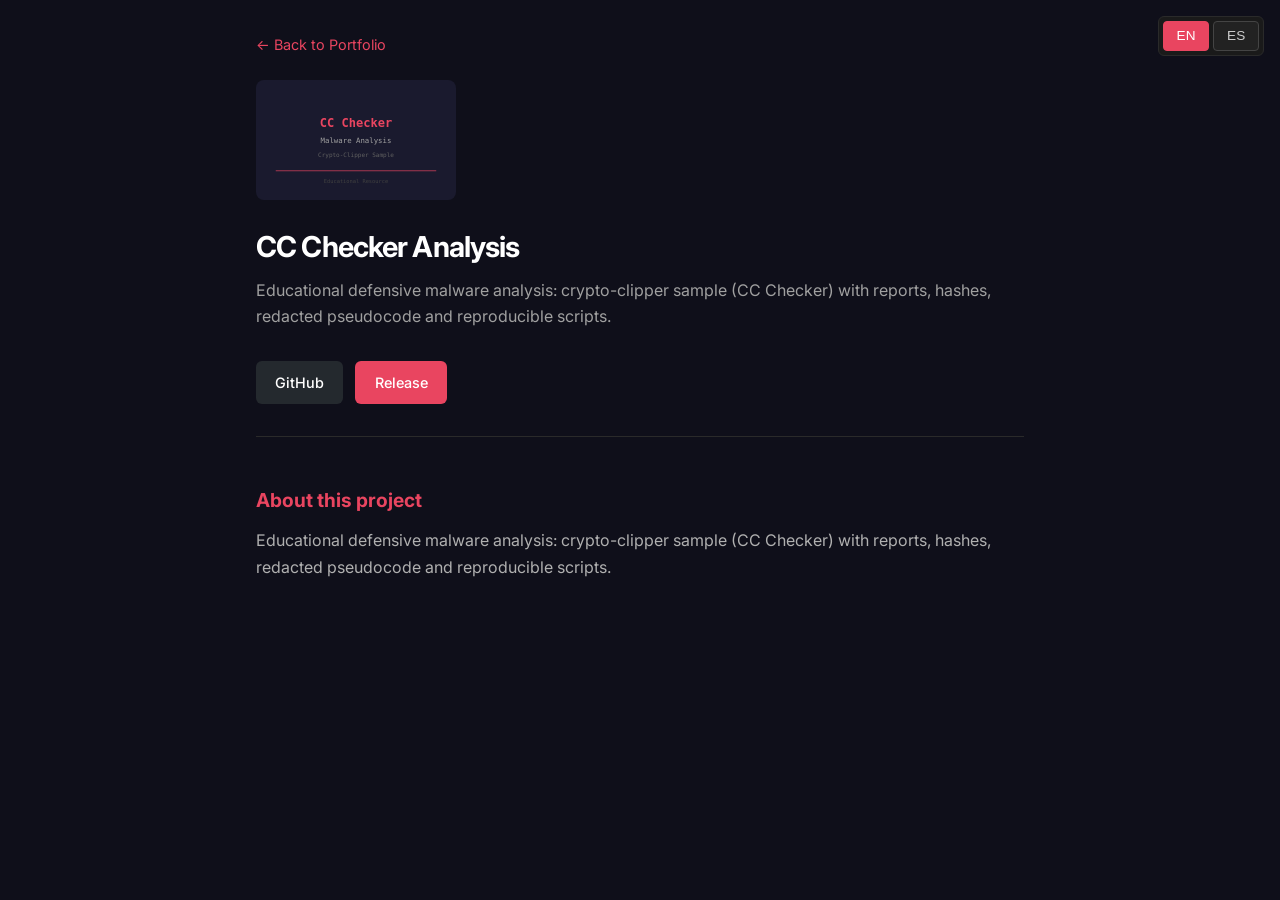
==== p/cc-checker-analysis.html @ b6aacb5c "Add project detail pages with OG tags and action buttons (GitHub/Pagina/Detalles)" ====
<!DOCTYPE html>
<html lang="en">
<head>
    <meta charset="UTF-8">
    <meta name="viewport" content="width=device-width, initial-scale=1.0">
    <title>CC Checker Analysis - Marlon Sarduy Machado</title>
    <meta name="description" content="Educational defensive malware analysis: crypto-clipper sample (CC Checker) with reports, hashes, redacted pseudocode and reproducible scripts.">
    <link href="https://fonts.googleapis.com/css2?family=Inter:wght@400;500;600;700&family=JetBrains+Mono:wght@400;500&display=swap" rel="stylesheet">
    <link rel="stylesheet" href="../style.css?v=3">
    <!-- Open Graph -->
    <meta property="og:type" content="website">
    <meta property="og:title" content="CC Checker Analysis - Marlon Sarduy Machado">
    <meta property="og:description" content="Educational defensive malware analysis: crypto-clipper sample (CC Checker) with reports, hashes, redacted pseudocode and reproducible scripts.">
    <meta property="og:url" content="https://userzero075.github.io/portfolio/p/cc-checker-analysis.html">
    <meta property="og:image" content="https://userzero075.github.io/portfolio/cc-checker-preview.svg">
    <meta property="og:site_name" content="Marlon Sarduy Machado - Portfolio">
    <!-- Twitter Card -->
    <meta name="twitter:card" content="summary_large_image">
    <meta name="twitter:title" content="CC Checker Analysis - Marlon Sarduy Machado">
    <meta name="twitter:description" content="Educational defensive malware analysis: crypto-clipper sample (CC Checker) with reports, hashes, redacted pseudocode and reproducible scripts.">
    <meta name="twitter:image" content="https://userzero075.github.io/portfolio/cc-checker-preview.svg">
    <style>
        body { margin: 0; padding: 0; background: #0f0f1a; color: #e0e0e0; font-family: 'Inter', sans-serif; }
        .container { max-width: 800px; margin: 0 auto; padding: 2rem 1rem; }
        .back-link { display: inline-block; margin-bottom: 1.5rem; color: #e94560; text-decoration: none; font-size: 0.9rem; }
        .back-link:hover { text-decoration: underline; }
        .project-header { display: flex; gap: 1.5rem; align-items: flex-start; margin-bottom: 2rem; flex-wrap: wrap; }
        .project-header img { width: 200px; height: 120px; object-fit: cover; border-radius: 8px; }
        .project-header h1 { margin: 0 0 0.5rem; font-size: 1.8rem; color: #fff; }
        .project-header p { margin: 0; color: #a0a0a0; line-height: 1.6; }
        .actions { display: flex; gap: 0.75rem; flex-wrap: wrap; margin: 1.5rem 0; }
        .btn { display: inline-block; padding: 0.6rem 1.2rem; border-radius: 6px; text-decoration: none; font-size: 0.9rem; font-weight: 500; transition: all 0.2s; }
        .btn-github { background: #24292e; color: #fff; }
        .btn-github:hover { background: #3a3f45; }
        .btn-page { background: #e94560; color: #fff; }
        .btn-page:hover { background: #c73e54; }
        .btn-details { background: #333; color: #ccc; border: 1px solid #555; }
        .btn-details:hover { background: #444; color: #fff; }
        .section { margin: 2rem 0; }
        .section h2 { color: #e94560; font-size: 1.2rem; margin-bottom: 0.75rem; }
        .section p { color: #b0b0b0; line-height: 1.7; }
        .lang-switch { position: fixed; top: 1rem; right: 1rem; z-index: 10; }
        .lang-btn { background: #222; color: #ccc; border: 1px solid #444; padding: 0.4rem 0.8rem; cursor: pointer; border-radius: 4px; font-size: 0.85rem; }
        .lang-btn.active { background: #e94560; color: #fff; border-color: #e94560; }
    </style>
</head>
<body>
    <div class="lang-switch"><button class="lang-btn" data-lang="en">EN</button><button class="lang-btn" data-lang="es">ES</button></div>
    <div class="container">
        <a href="../index.html" class="back-link" data-i18n="backToPortfolio">← Back to Portfolio</a>
        <div class="project-header">
            <img src="../cc-checker-preview.svg" alt="CC Checker Analysis preview">
            <div>
                <h1>CC Checker Analysis</h1>
                <p data-i18n="desc">Educational defensive malware analysis: crypto-clipper sample (CC Checker) with reports, hashes, redacted pseudocode and reproducible scripts.</p>
            </div>
        </div>
        <div class="actions">
            <a href="https://github.com/UserZero075/cc-checker-analysis" target="_blank" class="btn btn-github">GitHub</a>
            <a href="https://github.com/UserZero075/cc-checker-analysis/releases/tag/educational-resource-v1" target="_blank" class="btn btn-page">Release</a>
        </div>
        <div class="section">
            <h2 data-i18n="aboutProject">About this project</h2>
            <p data-i18n="desc">Educational defensive malware analysis: crypto-clipper sample (CC Checker) with reports, hashes, redacted pseudocode and reproducible scripts.</p>
        </div>
    </div>
    <script>
        const translations = {
            en: {
                backToPortfolio: "← Back to Portfolio",
                aboutProject: "About this project",
                desc: "Educational defensive malware analysis: crypto-clipper sample (CC Checker) with reports, hashes, redacted pseudocode and reproducible scripts."
            },
            es: {
                backToPortfolio: "← Volver al Portfolio",
                aboutProject: "Sobre este proyecto",
                desc: "Recurso educativo de análisis defensivo de malware: muestra de crypto-clipper (CC Checker) con informes, hashes, pseudocódigo redactado y scripts reproducibles."
            }
        };
        function initI18n() {
            let l = localStorage.getItem('portfolio_lang') || 'en';
            document.querySelectorAll('.lang-btn').forEach(b => b.classList.toggle('active', b.dataset.lang === l));
            document.querySelectorAll('[data-i18n]').forEach(e => { let k = e.getAttribute('data-i18n'); if (translations[l][k]) e.textContent = translations[l][k]; });
        }
        document.querySelectorAll('.lang-btn').forEach(b => b.addEventListener('click', () => {
            let l = b.dataset.lang; localStorage.setItem('portfolio_lang', l); initI18n();
        }));
        initI18n();
    </script>
</body>
</html>
---- style.css ----
:root {
    --primary: #facc15;
    --primary-dark: #eab308;
    --bg: #0d0d0d;
    --bg-alt: #141414;
    --surface: #1a1a1a;
    --surface-elevated: #202020;
    --border: #2a2a2a;
    --text: #f5f5f5;
    --text-secondary: #a0a0a0;
    --text-muted: #666666;
}

* {
    margin: 0;
    padding: 0;
    box-sizing: border-box;
}

body {
    font-family: 'Inter', -apple-system, BlinkMacSystemFont, sans-serif;
    background: var(--bg);
    color: var(--text);
    line-height: 1.6;
}

.container {
    max-width: 960px;
    margin: 0 auto;
    padding: 0 2rem;
}

.lang-switch {
    position: fixed;
    top: 1rem;
    right: 1rem;
    z-index: 1000;
    display: flex;
    gap: 0.25rem;
    background: var(--surface);
    border: 1px solid var(--border);
    border-radius: 6px;
    padding: 0.25rem;
}

.lang-btn {
    padding: 0.375rem 0.75rem;
    font-size: 0.75rem;
    border: none;
    background: none;
    color: var(--text-secondary);
    cursor: pointer;
    border-radius: 4px;
    transition: all 0.2s;
}

.lang-btn.active {
    background: var(--primary);
    color: #000;
    font-weight: 500;
}

/* Header */
header {
    padding: 4rem 0;
    text-align: center;
    border-bottom: 1px solid var(--border);
}

.avatar {
    width: 120px;
    height: 120px;
    border-radius: 50%;
    margin: 0 auto 1.5rem;
    object-fit: cover;
    border: 3px solid var(--primary);
}

h1 {
    font-size: 2.5rem;
    font-weight: 700;
    letter-spacing: -0.03em;
    margin-bottom: 0.5rem;
}

.badge {
    display: inline-block;
    background: var(--surface);
    border: 1px solid var(--border);
    padding: 0.5rem 1rem;
    border-radius: 999px;
    font-size: 0.875rem;
    color: var(--text-secondary);
    margin-bottom: 1rem;
}

.alias {
    font-size: 0.875rem;
    color: var(--text-muted);
    margin-bottom: 1rem;
}

.bio {
    font-size: 1.125rem;
    color: var(--text-secondary);
    max-width: 500px;
    margin: 0 auto;
}

/* Links */
.links {
    display: flex;
    gap: 1rem;
    justify-content: center;
    margin-top: 1.5rem;
    flex-wrap: wrap;
}

.links a {
    display: inline-flex;
    align-items: center;
    gap: 0.5rem;
    padding: 0.75rem 1.5rem;
    background: var(--primary);
    color: #000;
    text-decoration: none;
    border-radius: 8px;
    font-weight: 600;
    font-size: 0.875rem;
    transition: all 0.2s;
}

.links a:hover {
    background: var(--primary-dark);
    transform: translateY(-2px);
}

.links a.secondary {
    background: var(--surface);
    color: var(--text);
    border: 1px solid var(--border);
}

.links a.secondary:hover {
    background: var(--surface-elevated);
}

/* Stats */
.stats {
    display: grid;
    grid-template-columns: repeat(3, 1fr);
    gap: 1rem;
    margin: 3rem 0;
}

.stat {
    background: var(--surface);
    border: 1px solid var(--border);
    padding: 1.5rem;
    border-radius: 12px;
    text-align: center;
}

.stat-value {
    font-size: 2rem;
    font-weight: 700;
    color: var(--primary);
}

.stat-label {
    font-size: 0.875rem;
    color: var(--text-secondary);
}

/* Sections */
.section {
    padding: 3rem 0;
    border-top: 1px solid var(--border);
}

.section-title {
    font-size: 1.5rem;
    font-weight: 600;
    margin-bottom: 1.5rem;
}

/* About Section */
.about-content {
    background: var(--surface);
    border: 1px solid var(--border);
    padding: 2rem;
    border-radius: 12px;
}

.about-content p {
    color: var(--text-secondary);
    margin-bottom: 1rem;
}

.about-content p:last-child {
    margin-bottom: 0;
}

/* Experience */
.experience-item {
    background: var(--surface);
    border: 1px solid var(--border);
    padding: 1.5rem;
    border-radius: 12px;
    margin-bottom: 1rem;
}

.experience-item:last-child {
    margin-bottom: 0;
}

.exp-header {
    display: flex;
    justify-content: space-between;
    align-items: flex-start;
    margin-bottom: 0.75rem;
}

.exp-title {
    font-size: 1.125rem;
    font-weight: 600;
}

.exp-company {
    color: var(--primary);
    font-size: 0.875rem;
}

.exp-date {
    font-size: 0.875rem;
    color: var(--text-muted);
}

.exp-desc {
    color: var(--text-secondary);
    font-size: 0.875rem;
}

/* Projects */
.projects {
    display: grid;
    grid-template-columns: repeat(auto-fill, minmax(280px, 1fr));
    gap: 1rem;
}

.project {
    position: relative;
    background: var(--surface);
    border: 1px solid var(--border);
    padding: 1.5rem;
    border-radius: 12px;
    transition: all 0.2s;
}

.project:hover {
    border-color: var(--primary);
    transform: translateY(-2px);
}

.project-link {
    position: absolute;
    top: 0;
    left: 0;
    right: 0;
    bottom: 0;
    z-index: 1;
}

.project>*:not(.project-link) {
    position: relative;
    z-index: 2;
}

.project-name {
    font-size: 1rem;
    font-weight: 600;
    margin-bottom: 0.5rem;
}

.project-desc {
    font-size: 0.875rem;
    color: var(--text-secondary);
    margin-bottom: 0.75rem;
}

.project-stars {
    font-size: 0.75rem;
    color: var(--primary);
    font-weight: 500;
}

.project-stars a {
    color: var(--text-secondary);
    text-decoration: none;
    display: inline;
    position: relative;
    z-index: 3;
}

.project-stars a:hover {
    color: var(--primary);
}

/* Skills */
.skills {
    display: flex;
    flex-wrap: wrap;
    gap: 0.75rem;
    margin: 1.5rem 0;
}

.skill {
    background: var(--surface);
    border: 1px solid var(--border);
    padding: 0.5rem 1rem;
    border-radius: 8px;
    font-size: 0.875rem;
}

/* Contact */
.contact-content {
    background: var(--surface);
    border: 1px solid var(--border);
    padding: 2rem;
    border-radius: 12px;
}

.contact-item {
    display: flex;
    align-items: center;
    gap: 1rem;
    padding: 1rem;
    border-bottom: 1px solid var(--border);
}

.contact-item:last-child {
    border-bottom: none;
}

.contact-icon {
    width: 40px;
    height: 40px;
    background: var(--surface-elevated);
    border-radius: 8px;
    display: flex;
    align-items: center;
    justify-content: center;
    color: var(--primary);
}

.contact-icon svg {
    width: 20px;
    height: 20px;
}

.contact-info h4 {
    font-size: 0.875rem;
    font-weight: 600;
    margin-bottom: 0.25rem;
}

.contact-info p {
    font-size: 0.875rem;
    color: var(--text-secondary);
}

.contact-info a {
    color: var(--primary);
    text-decoration: none;
}

.contact-info a:hover {
    text-decoration: underline;
}

/* Footer */
footer {
    padding: 2rem 0;
    text-align: center;
    border-top: 1px solid var(--border);
    color: var(--text-secondary);
    font-size: 0.875rem;
}

@media (max-width: 600px) {
    .stats {
        grid-template-columns: 1fr;
    }

    h1 {
        font-size: 1.75rem;
    }

    .links {
        flex-direction: column;
    }

    .exp-header {
        flex-direction: column;
        gap: 0.25rem;
    }
}
/* Portfolio media previews */
.project {
    overflow: hidden;
    padding: 0;
}

.project>*:not(.project-link) {
    margin-left: 1.5rem;
    margin-right: 1.5rem;
}

.project-preview {
    display: block;
    width: 100%;
    height: 150px;
    object-fit: cover;
    margin: 0 0 1.25rem 0 !important;
    border-bottom: 1px solid var(--border);
    background: var(--surface-elevated);
}

.project-name,
.project-desc,
.project-stars {
    margin-left: 1.5rem;
    margin-right: 1.5rem;
}

.project-stars {
    margin-bottom: 1.5rem;
}

.service-links {
    color: var(--primary);
}

.featured-project .project-preview {
    height: 180px;
}

.writing-card {
    display: grid;
    grid-template-columns: 260px minmax(0, 1fr);
    gap: 1.5rem;
    align-items: center;
    background: var(--surface);
    border: 1px solid var(--border);
    border-radius: 12px;
    padding: 1rem;
}

.writing-preview {
    width: 100%;
    aspect-ratio: 16 / 10;
    object-fit: cover;
    border-radius: 10px;
    border: 1px solid var(--border);
    background: var(--surface-elevated);
}

.writing-card p {
    color: var(--text-secondary);
    margin: .5rem 0 1rem;
}

.writing-link {
    display: inline-flex;
    width: max-content;
    max-width: 100%;
    padding: .7rem 1rem;
    border-radius: 8px;
    background: var(--primary);
    color: #000;
    text-decoration: none;
    font-weight: 700;
}

@media (max-width: 600px) {
    .project-preview,
    .featured-project .project-preview {
        height: 135px;
    }

    .writing-card {
        grid-template-columns: 1fr;
    }
}
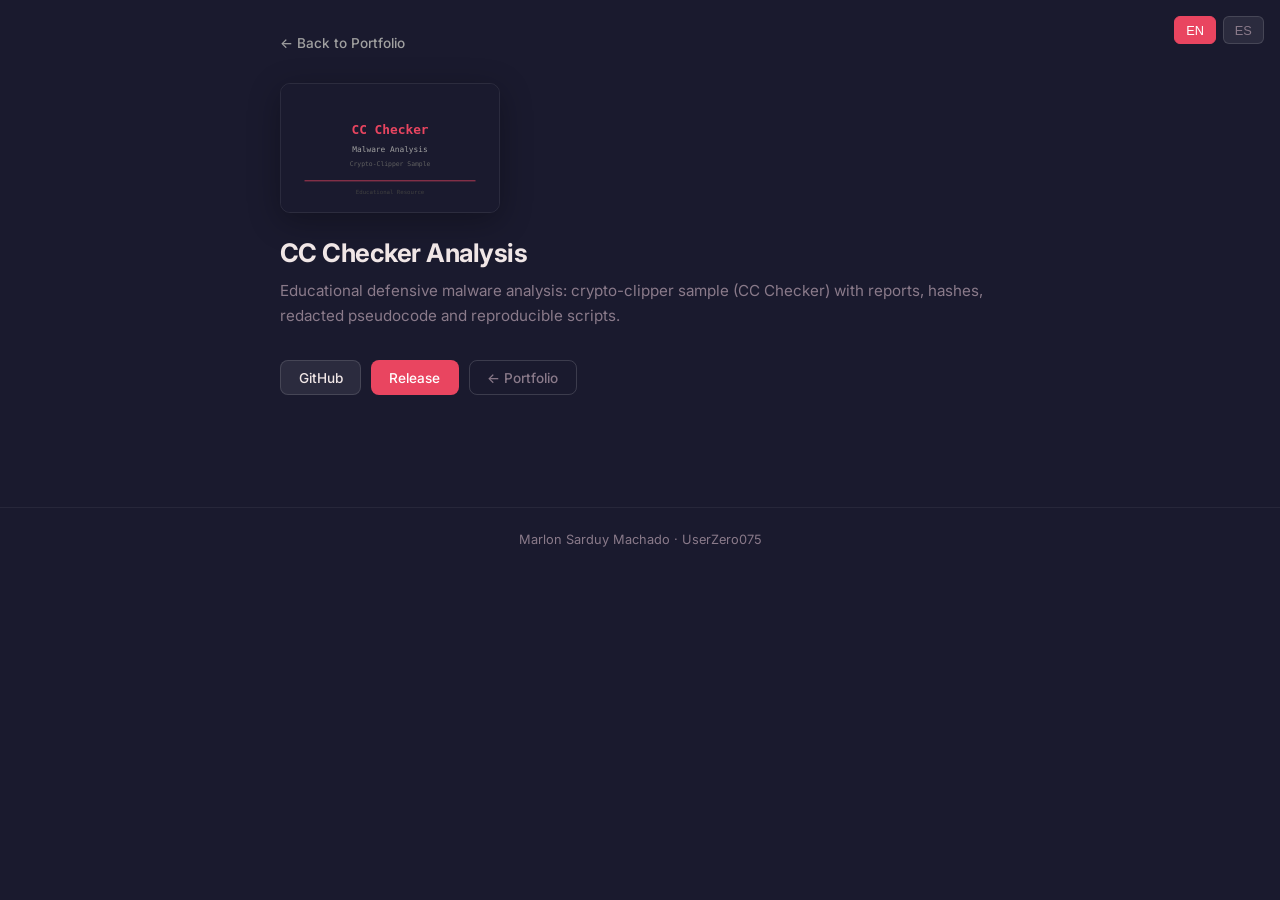
==== commit 7ae1c216: "Improve project detail pages: remove duplicate desc, per-project color themes" ====
--- a/p/cc-checker-analysis.html
+++ b/p/cc-checker-analysis.html
@@ -6,7 +6,6 @@
     <title>CC Checker Analysis - Marlon Sarduy Machado</title>
     <meta name="description" content="Educational defensive malware analysis: crypto-clipper sample (CC Checker) with reports, hashes, redacted pseudocode and reproducible scripts.">
     <link href="https://fonts.googleapis.com/css2?family=Inter:wght@400;500;600;700&family=JetBrains+Mono:wght@400;500&display=swap" rel="stylesheet">
-    <link rel="stylesheet" href="../style.css?v=3">
     <!-- Open Graph -->
     <meta property="og:type" content="website">
     <meta property="og:title" content="CC Checker Analysis - Marlon Sarduy Machado">
@@ -20,37 +19,53 @@
     <meta name="twitter:description" content="Educational defensive malware analysis: crypto-clipper sample (CC Checker) with reports, hashes, redacted pseudocode and reproducible scripts.">
     <meta name="twitter:image" content="https://userzero075.github.io/portfolio/cc-checker-preview.svg">
     <style>
-        body { margin: 0; padding: 0; background: #0f0f1a; color: #e0e0e0; font-family: 'Inter', sans-serif; }
-        .container { max-width: 800px; margin: 0 auto; padding: 2rem 1rem; }
-        .back-link { display: inline-block; margin-bottom: 1.5rem; color: #e94560; text-decoration: none; font-size: 0.9rem; }
-        .back-link:hover { text-decoration: underline; }
-        .project-header { display: flex; gap: 1.5rem; align-items: flex-start; margin-bottom: 2rem; flex-wrap: wrap; }
-        .project-header img { width: 200px; height: 120px; object-fit: cover; border-radius: 8px; }
-        .project-header h1 { margin: 0 0 0.5rem; font-size: 1.8rem; color: #fff; }
-        .project-header p { margin: 0; color: #a0a0a0; line-height: 1.6; }
-        .actions { display: flex; gap: 0.75rem; flex-wrap: wrap; margin: 1.5rem 0; }
-        .btn { display: inline-block; padding: 0.6rem 1.2rem; border-radius: 6px; text-decoration: none; font-size: 0.9rem; font-weight: 500; transition: all 0.2s; }
-        .btn-github { background: #24292e; color: #fff; }
-        .btn-github:hover { background: #3a3f45; }
-        .btn-page { background: #e94560; color: #fff; }
-        .btn-page:hover { background: #c73e54; }
-        .btn-details { background: #333; color: #ccc; border: 1px solid #555; }
-        .btn-details:hover { background: #444; color: #fff; }
-        .section { margin: 2rem 0; }
-        .section h2 { color: #e94560; font-size: 1.2rem; margin-bottom: 0.75rem; }
-        .section p { color: #b0b0b0; line-height: 1.7; }
-        .lang-switch { position: fixed; top: 1rem; right: 1rem; z-index: 10; }
-        .lang-btn { background: #222; color: #ccc; border: 1px solid #444; padding: 0.4rem 0.8rem; cursor: pointer; border-radius: 4px; font-size: 0.85rem; }
-        .lang-btn.active { background: #e94560; color: #fff; border-color: #e94560; }
+        :root {
+            --bg: #1a1a2e;
+            --card: #16213e;
+            --accent: #e94560;
+            --accent2: #a0a0a0;
+            --text: #f0e6e6;
+            --muted: #8a7a8a;
+        }
+        * { margin: 0; padding: 0; box-sizing: border-box; }
+        body { background: var(--bg); color: var(--text); font-family: 'Inter', sans-serif; min-height: 100vh; }
+        .container { max-width: 760px; margin: 0 auto; padding: 2rem 1.25rem; }
+        .back-link { display: inline-flex; align-items: center; gap: 0.4rem; margin-bottom: 2rem; color: var(--accent2); text-decoration: none; font-size: 0.85rem; font-weight: 500; transition: color 0.2s; }
+        .back-link:hover { color: var(--accent); }
+        .hero { display: flex; gap: 1.5rem; align-items: flex-start; margin-bottom: 2rem; flex-wrap: wrap; }
+        .hero img { width: 220px; height: 130px; object-fit: cover; border-radius: 10px; border: 1px solid rgba(255,255,255,0.08); box-shadow: 0 8px 32px rgba(0,0,0,0.3); }
+        .hero-info h1 { margin: 0 0 0.6rem; font-size: 1.6rem; font-weight: 700; color: var(--text); letter-spacing: -0.02em; }
+        .hero-info p { margin: 0; color: var(--muted); line-height: 1.65; font-size: 0.95rem; }
+        .actions { display: flex; gap: 0.6rem; flex-wrap: wrap; margin: 1.5rem 0 2rem; }
+        .btn { display: inline-flex; align-items: center; gap: 0.4rem; padding: 0.55rem 1.1rem; border-radius: 8px; text-decoration: none; font-size: 0.85rem; font-weight: 500; transition: all 0.2s ease; border: 1px solid transparent; }
+        .btn-github { background: rgba(255,255,255,0.08); color: var(--text); border-color: rgba(255,255,255,0.12); }
+        .btn-github:hover { background: rgba(255,255,255,0.14); transform: translateY(-1px); }
+        .btn-page { background: var(--accent); color: #fff; }
+        .btn-page:hover { filter: brightness(1.15); transform: translateY(-1px); }
+        .btn-details { background: transparent; color: var(--muted); border-color: rgba(255,255,255,0.15); }
+        .btn-details:hover { color: var(--text); border-color: var(--accent); transform: translateY(-1px); }
+        .section { margin: 2rem 0; padding: 1.5rem; background: var(--card); border-radius: 12px; border: 1px solid rgba(255,255,255,0.06); }
+        .section h2 { color: var(--accent2); font-size: 1.1rem; margin-bottom: 0.75rem; font-weight: 600; }
+        .section p { color: var(--muted); line-height: 1.75; font-size: 0.95rem; }
+        .lang-switch { position: fixed; top: 1rem; right: 1rem; z-index: 10; display: flex; gap: 0.4rem; }
+        .lang-btn { background: rgba(255,255,255,0.08); color: var(--muted); border: 1px solid rgba(255,255,255,0.12); padding: 0.35rem 0.7rem; cursor: pointer; border-radius: 6px; font-size: 0.8rem; font-weight: 500; transition: all 0.2s; }
+        .lang-btn.active { background: var(--accent); color: #fff; border-color: var(--accent); }
+        .lang-btn:hover:not(.active) { color: var(--text); border-color: var(--accent2); }
+        .footer { margin-top: 3rem; padding-top: 1.5rem; border-top: 1px solid rgba(255,255,255,0.06); text-align: center; color: var(--muted); font-size: 0.8rem; }
+        @media (max-width: 600px) {
+            .hero { flex-direction: column; }
+            .hero img { width: 100%; height: auto; }
+            .hero-info h1 { font-size: 1.3rem; }
+        }
     </style>
 </head>
 <body>
     <div class="lang-switch"><button class="lang-btn" data-lang="en">EN</button><button class="lang-btn" data-lang="es">ES</button></div>
     <div class="container">
         <a href="../index.html" class="back-link" data-i18n="backToPortfolio">← Back to Portfolio</a>
-        <div class="project-header">
+        <div class="hero">
             <img src="../cc-checker-preview.svg" alt="CC Checker Analysis preview">
-            <div>
+            <div class="hero-info">
                 <h1>CC Checker Analysis</h1>
                 <p data-i18n="desc">Educational defensive malware analysis: crypto-clipper sample (CC Checker) with reports, hashes, redacted pseudocode and reproducible scripts.</p>
             </div>
@@ -58,12 +73,10 @@
         <div class="actions">
             <a href="https://github.com/UserZero075/cc-checker-analysis" target="_blank" class="btn btn-github">GitHub</a>
             <a href="https://github.com/UserZero075/cc-checker-analysis/releases/tag/educational-resource-v1" target="_blank" class="btn btn-page">Release</a>
-        </div>
-        <div class="section">
-            <h2 data-i18n="aboutProject">About this project</h2>
-            <p data-i18n="desc">Educational defensive malware analysis: crypto-clipper sample (CC Checker) with reports, hashes, redacted pseudocode and reproducible scripts.</p>
+            <a href="../index.html#cc-checker-analysis" class="btn btn-details">← Portfolio</a>
         </div>
     </div>
+    <div class="footer">Marlon Sarduy Machado · UserZero075</div>
     <script>
         const translations = {
             en: {
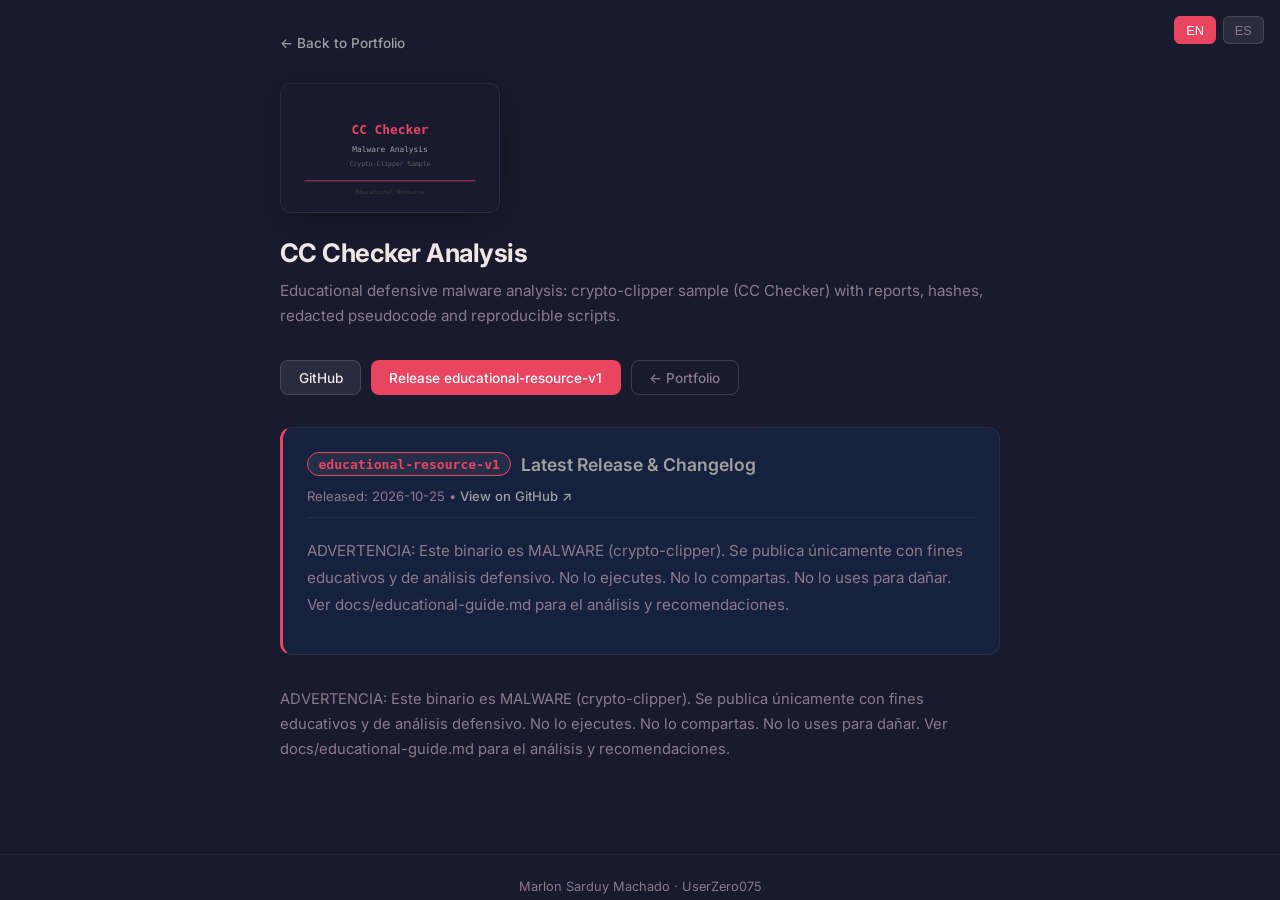
==== commit b68cff7f: "feat: integrar visualizador dinamico de ultima release y changelog en todas las paginas de proyectos" ====
--- a/p/cc-checker-analysis.html
+++ b/p/cc-checker-analysis.html
@@ -57,6 +57,25 @@
             .hero img { width: 100%; height: auto; }
             .hero-info h1 { font-size: 1.3rem; }
         }
+
+        /* Release & Changelog Styles */
+        .release-section { border-left: 3px solid var(--accent); }
+        .release-header { display: flex; justify-content: space-between; align-items: flex-start; flex-wrap: wrap; gap: 0.75rem; margin-bottom: 1.25rem; border-bottom: 1px solid rgba(255,255,255,0.06); padding-bottom: 0.85rem; }
+        .release-tag-title { display: flex; align-items: center; gap: 0.6rem; flex-wrap: wrap; }
+        .release-badge { background: rgba(255,255,255,0.06); color: var(--accent); border: 1px solid var(--accent); padding: 0.2rem 0.65rem; border-radius: 999px; font-family: 'JetBrains Mono', monospace; font-size: 0.82rem; font-weight: 700; }
+        .release-meta { font-size: 0.82rem; color: var(--muted); }
+        .release-link { color: var(--accent2); text-decoration: none; font-weight: 500; }
+        .release-link:hover { text-decoration: underline; color: var(--accent); }
+        .release-body { font-size: 0.92rem; line-height: 1.7; color: var(--muted); }
+        .release-body h2, .release-body h3, .release-body h4 { color: var(--text); margin: 1.1rem 0 0.5rem; font-size: 1rem; font-weight: 600; }
+        .release-body h2:first-child, .release-body h3:first-child { margin-top: 0; }
+        .release-body ul { list-style: disc; padding-left: 1.4rem; margin: 0.5rem 0 0.9rem; }
+        .release-body li { padding: 0.2rem 0; color: var(--muted); border-bottom: none; }
+        .release-body li strong { color: var(--text); }
+        .release-body code { font-family: 'JetBrains Mono', monospace; font-size: 0.85em; background: rgba(255,255,255,0.06); padding: 0.15rem 0.35rem; border-radius: 4px; color: var(--accent2); }
+        .release-body pre { background: rgba(0,0,0,0.3); padding: 0.75rem; border-radius: 6px; overflow-x: auto; margin: 0.5rem 0; }
+        .release-body p { margin-bottom: 0.75rem; }
+
     </style>
 </head>
 <body>
@@ -72,8 +91,27 @@
         </div>
         <div class="actions">
             <a href="https://github.com/UserZero075/cc-checker-analysis" target="_blank" class="btn btn-github">GitHub</a>
-            <a href="https://github.com/UserZero075/cc-checker-analysis/releases/tag/educational-resource-v1" target="_blank" class="btn btn-page">Release</a>
+            <a href="https://github.com/UserZero075/cc-checker-analysis/releases/tag/educational-resource-v1" target="_blank" class="btn btn-page" id="header-release-btn">Release educational-resource-v1</a>
             <a href="../index.html#cc-checker-analysis" class="btn btn-details">← Portfolio</a>
+        </div>
+        <div class="section release-section" id="latest-release-section" data-github-repo="UserZero075/cc-checker-analysis">
+            <div class="release-header">
+                <div class="release-tag-title">
+                    <span class="release-badge" id="release-tag">educational-resource-v1</span>
+                    <h2 class="release-title" id="release-name" style="margin-bottom:0;" data-i18n="latestReleaseTitle">Latest Release &amp; Changelog</h2>
+                </div>
+                <div class="release-meta">
+                    <span class="release-date" id="release-date">Released: 2026-10-25</span> • 
+                    <a href="https://github.com/UserZero075/cc-checker-analysis/releases/tag/educational-resource-v1" target="_blank" rel="noopener noreferrer" class="release-link" id="release-url" data-i18n="viewRelease">View on GitHub ↗</a>
+                </div>
+            </div>
+            <div class="release-body" id="release-body">
+<p>ADVERTENCIA: Este binario es MALWARE (crypto-clipper). Se publica únicamente con fines educativos y de análisis defensivo. No lo ejecutes. No lo compartas. No lo uses para dañar. Ver docs/educational-guide.md para el análisis y recomendaciones.</p>
+            </div>
+        </div>
+            <div class="release-body" id="release-body">
+<p>ADVERTENCIA: Este binario es MALWARE (crypto-clipper). Se publica únicamente con fines educativos y de análisis defensivo. No lo ejecutes. No lo compartas. No lo uses para dañar. Ver docs/educational-guide.md para el análisis y recomendaciones.</p>
+            </div>
         </div>
     </div>
     <div class="footer">Marlon Sarduy Machado · UserZero075</div>
@@ -81,11 +119,15 @@
         const translations = {
             en: {
                 backToPortfolio: "← Back to Portfolio",
+                latestReleaseTitle: "Latest Release & Changelog",
+                viewRelease: "View on GitHub ↗",
                 aboutProject: "About this project",
                 desc: "Educational defensive malware analysis: crypto-clipper sample (CC Checker) with reports, hashes, redacted pseudocode and reproducible scripts."
             },
             es: {
                 backToPortfolio: "← Volver al Portfolio",
+                latestReleaseTitle: "Última Versión & Changelog",
+                viewRelease: "Ver en GitHub ↗",
                 aboutProject: "Sobre este proyecto",
                 desc: "Recurso educativo de análisis defensivo de malware: muestra de crypto-clipper (CC Checker) con informes, hashes, pseudocódigo redactado y scripts reproducibles."
             }
@@ -96,9 +138,191 @@
             document.querySelectorAll('[data-i18n]').forEach(e => { let k = e.getAttribute('data-i18n'); if (translations[l][k]) e.textContent = translations[l][k]; });
         }
         document.querySelectorAll('.lang-btn').forEach(b => b.addEventListener('click', () => {
-            let l = b.dataset.lang; localStorage.setItem('portfolio_lang', l); initI18n();
+            let l = b.dataset.lang; localStorage.setItem('portfolio_lang', l); 
+        function renderMarkdown(md) {
+            if (!md) return '';
+            let html = md.replace(/&/g, '&amp;').replace(/</g, '&lt;').replace(/>/g, '&gt;');
+            html = html.replace(/```([a-z]*)\n([\s\S]*?)```/g, (match, lang, code) => `<pre><code>${code.trim()}</code></pre>`);
+            html = html.replace(/`([^`]+)`/g, '<code>$1</code>');
+            html = html.replace(/^### (.*$)/gim, '<h3>$1</h3>');
+            html = html.replace(/^## (.*$)/gim, '<h2>$1</h2>');
+            html = html.replace(/^# (.*$)/gim, '<h2>$1</h2>');
+            html = html.replace(/\*\*([^*]+)\*\*/g, '<strong>$1</strong>');
+            html = html.replace(/\[([^\]]+)\]\(([^)]+)\)/g, '<a href="$2" target="_blank" rel="noopener noreferrer" class="release-link">$1</a>');
+            const lines = html.split('\n');
+            let inList = false;
+            let result = [];
+            for (let line of lines) {
+                const listMatch = line.match(/^(\s*)[-*]\s+(.*)$/);
+                if (listMatch) {
+                    if (!inList) { result.push('<ul>'); inList = true; }
+                    result.push(`<li>${listMatch[2]}</li>`);
+                } else {
+                    if (inList) { result.push('</ul>'); inList = false; }
+                    const trimmed = line.trim();
+                    if (trimmed.length > 0 && !trimmed.startsWith('<h') && !trimmed.startsWith('<pre')) {
+                        result.push(`<p>${trimmed}</p>`);
+                    } else if (trimmed.length > 0) {
+                        result.push(trimmed);
+                    }
+                }
+            }
+            if (inList) result.push('</ul>');
+            return result.join('\n');
+        }
+
+        async function loadDynamicRelease() {
+            const section = document.getElementById('latest-release-section');
+            if (!section) return;
+            const repo = section.dataset.githubRepo;
+            if (!repo) return;
+
+            try {
+                let res = await fetch(`https://api.github.com/repos/${repo}/releases/latest`, {
+                    headers: { 'Accept': 'application/vnd.github+json' }
+                });
+                let release;
+                if (res.ok) {
+                    release = await res.json();
+                } else {
+                    const listRes = await fetch(`https://api.github.com/repos/${repo}/releases`, {
+                        headers: { 'Accept': 'application/vnd.github+json' }
+                    });
+                    if (listRes.ok) {
+                        const list = await listRes.json();
+                        if (list && list.length > 0) release = list[0];
+                    }
+                }
+
+                if (!release) return;
+
+                const tagEl = document.getElementById('release-tag');
+                const nameEl = document.getElementById('release-name');
+                const dateEl = document.getElementById('release-date');
+                const urlEl = document.getElementById('release-url');
+                const bodyEl = document.getElementById('release-body');
+                const actionBtn = document.getElementById('header-release-btn');
+
+                if (tagEl && release.tag_name) tagEl.textContent = release.tag_name;
+                if (nameEl && release.name) nameEl.textContent = release.name;
+                if (dateEl && release.published_at) {
+                    const d = new Date(release.published_at);
+                    const dateStr = d.toISOString().split('T')[0];
+                    const isEs = (localStorage.getItem('portfolio_lang') || 'en') === 'es';
+                    dateEl.textContent = (isEs ? 'Publicado: ' : 'Released: ') + dateStr;
+                }
+                if (urlEl && release.html_url) {
+                    urlEl.href = release.html_url;
+                }
+                if (actionBtn && release.html_url) {
+                    actionBtn.href = release.html_url;
+                    if (release.tag_name) {
+                        actionBtn.textContent = `Release ${release.tag_name}`;
+                    }
+                }
+                if (bodyEl && release.body && release.body.trim()) {
+                    bodyEl.innerHTML = renderMarkdown(release.body);
+                }
+            } catch (e) {
+                // Preserves pre-rendered static changelog on rate-limit / offline
+            }
+        }
+
+        initI18n();
+        loadDynamicRelease();
         }));
+        
+        function renderMarkdown(md) {
+            if (!md) return '';
+            let html = md.replace(/&/g, '&amp;').replace(/</g, '&lt;').replace(/>/g, '&gt;');
+            html = html.replace(/```([a-z]*)\n([\s\S]*?)```/g, (match, lang, code) => `<pre><code>${code.trim()}</code></pre>`);
+            html = html.replace(/`([^`]+)`/g, '<code>$1</code>');
+            html = html.replace(/^### (.*$)/gim, '<h3>$1</h3>');
+            html = html.replace(/^## (.*$)/gim, '<h2>$1</h2>');
+            html = html.replace(/^# (.*$)/gim, '<h2>$1</h2>');
+            html = html.replace(/\*\*([^*]+)\*\*/g, '<strong>$1</strong>');
+            html = html.replace(/\[([^\]]+)\]\(([^)]+)\)/g, '<a href="$2" target="_blank" rel="noopener noreferrer" class="release-link">$1</a>');
+            const lines = html.split('\n');
+            let inList = false;
+            let result = [];
+            for (let line of lines) {
+                const listMatch = line.match(/^(\s*)[-*]\s+(.*)$/);
+                if (listMatch) {
+                    if (!inList) { result.push('<ul>'); inList = true; }
+                    result.push(`<li>${listMatch[2]}</li>`);
+                } else {
+                    if (inList) { result.push('</ul>'); inList = false; }
+                    const trimmed = line.trim();
+                    if (trimmed.length > 0 && !trimmed.startsWith('<h') && !trimmed.startsWith('<pre')) {
+                        result.push(`<p>${trimmed}</p>`);
+                    } else if (trimmed.length > 0) {
+                        result.push(trimmed);
+                    }
+                }
+            }
+            if (inList) result.push('</ul>');
+            return result.join('\n');
+        }
+
+        async function loadDynamicRelease() {
+            const section = document.getElementById('latest-release-section');
+            if (!section) return;
+            const repo = section.dataset.githubRepo;
+            if (!repo) return;
+
+            try {
+                let res = await fetch(`https://api.github.com/repos/${repo}/releases/latest`, {
+                    headers: { 'Accept': 'application/vnd.github+json' }
+                });
+                let release;
+                if (res.ok) {
+                    release = await res.json();
+                } else {
+                    const listRes = await fetch(`https://api.github.com/repos/${repo}/releases`, {
+                        headers: { 'Accept': 'application/vnd.github+json' }
+                    });
+                    if (listRes.ok) {
+                        const list = await listRes.json();
+                        if (list && list.length > 0) release = list[0];
+                    }
+                }
+
+                if (!release) return;
+
+                const tagEl = document.getElementById('release-tag');
+                const nameEl = document.getElementById('release-name');
+                const dateEl = document.getElementById('release-date');
+                const urlEl = document.getElementById('release-url');
+                const bodyEl = document.getElementById('release-body');
+                const actionBtn = document.getElementById('header-release-btn');
+
+                if (tagEl && release.tag_name) tagEl.textContent = release.tag_name;
+                if (nameEl && release.name) nameEl.textContent = release.name;
+                if (dateEl && release.published_at) {
+                    const d = new Date(release.published_at);
+                    const dateStr = d.toISOString().split('T')[0];
+                    const isEs = (localStorage.getItem('portfolio_lang') || 'en') === 'es';
+                    dateEl.textContent = (isEs ? 'Publicado: ' : 'Released: ') + dateStr;
+                }
+                if (urlEl && release.html_url) {
+                    urlEl.href = release.html_url;
+                }
+                if (actionBtn && release.html_url) {
+                    actionBtn.href = release.html_url;
+                    if (release.tag_name) {
+                        actionBtn.textContent = `Release ${release.tag_name}`;
+                    }
+                }
+                if (bodyEl && release.body && release.body.trim()) {
+                    bodyEl.innerHTML = renderMarkdown(release.body);
+                }
+            } catch (e) {
+                // Preserves pre-rendered static changelog on rate-limit / offline
+            }
+        }
+
         initI18n();
+        loadDynamicRelease();
     </script>
 </body>
 </html>
